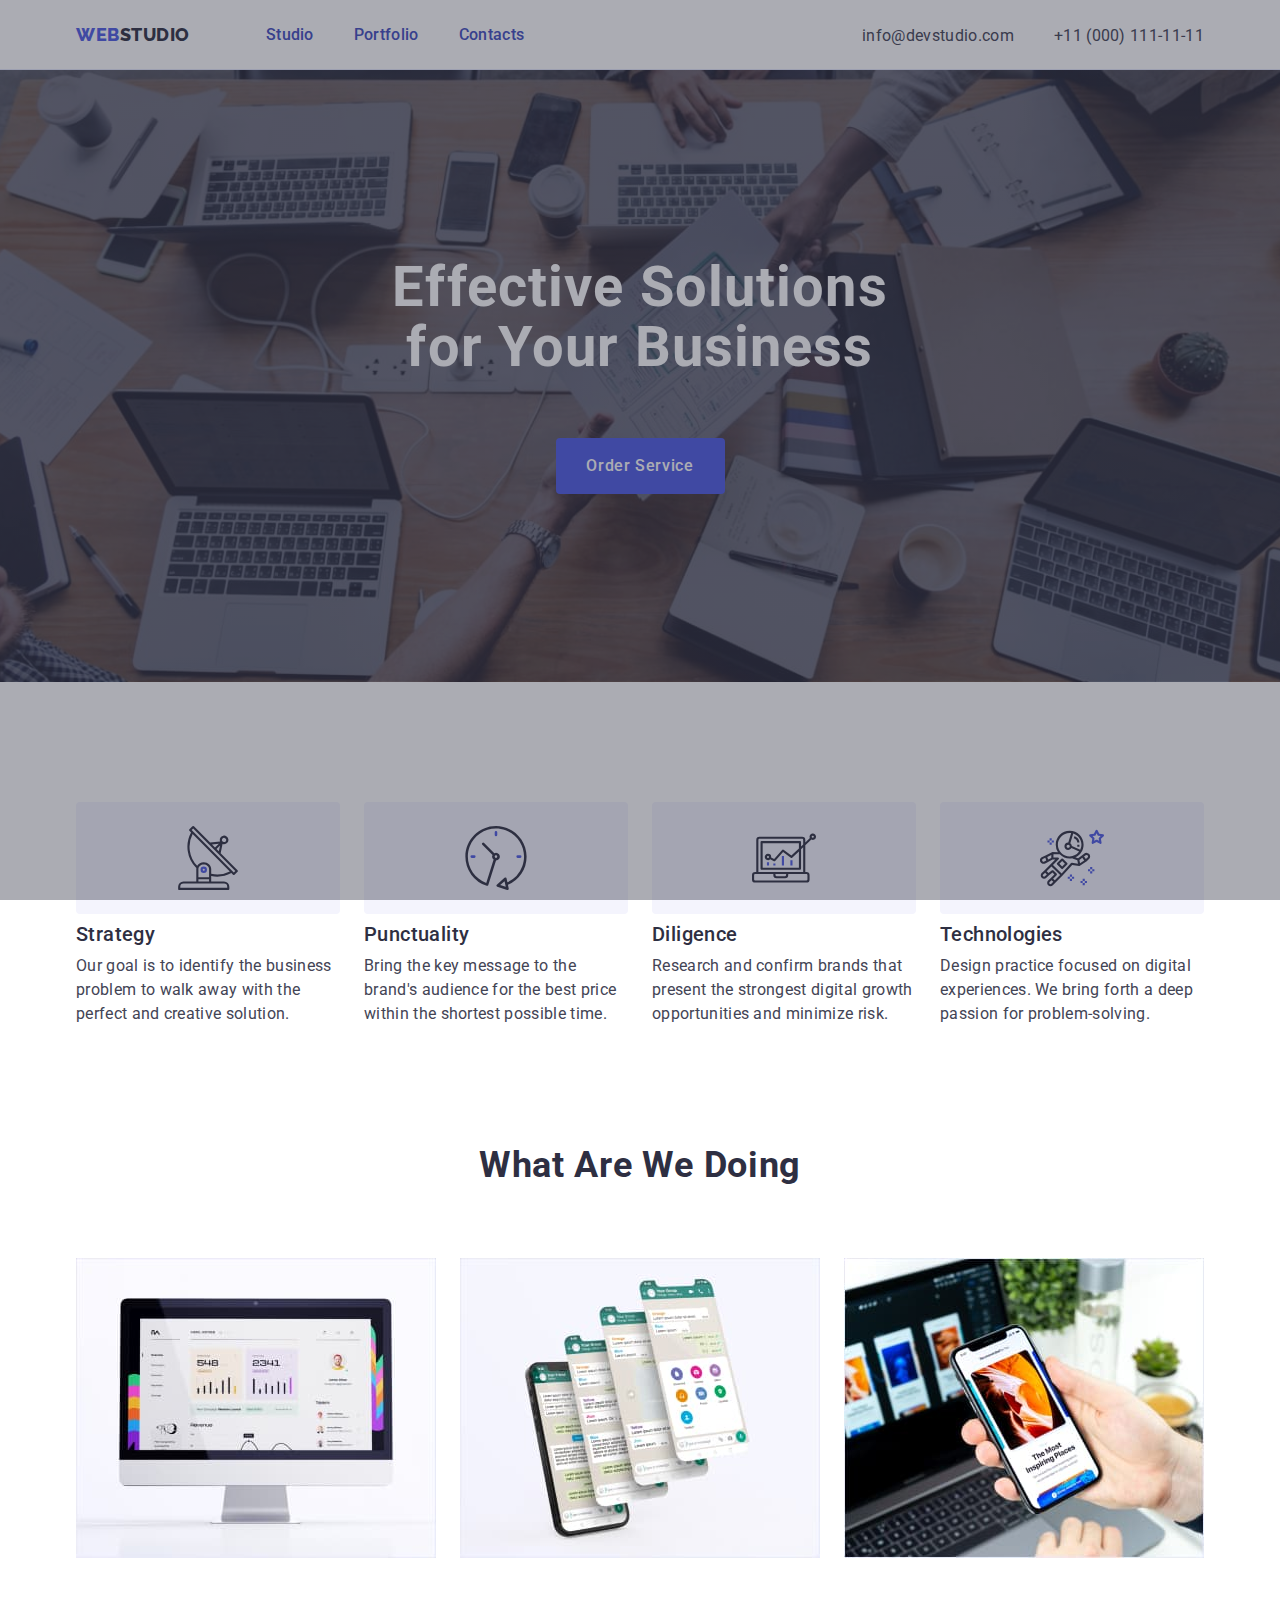
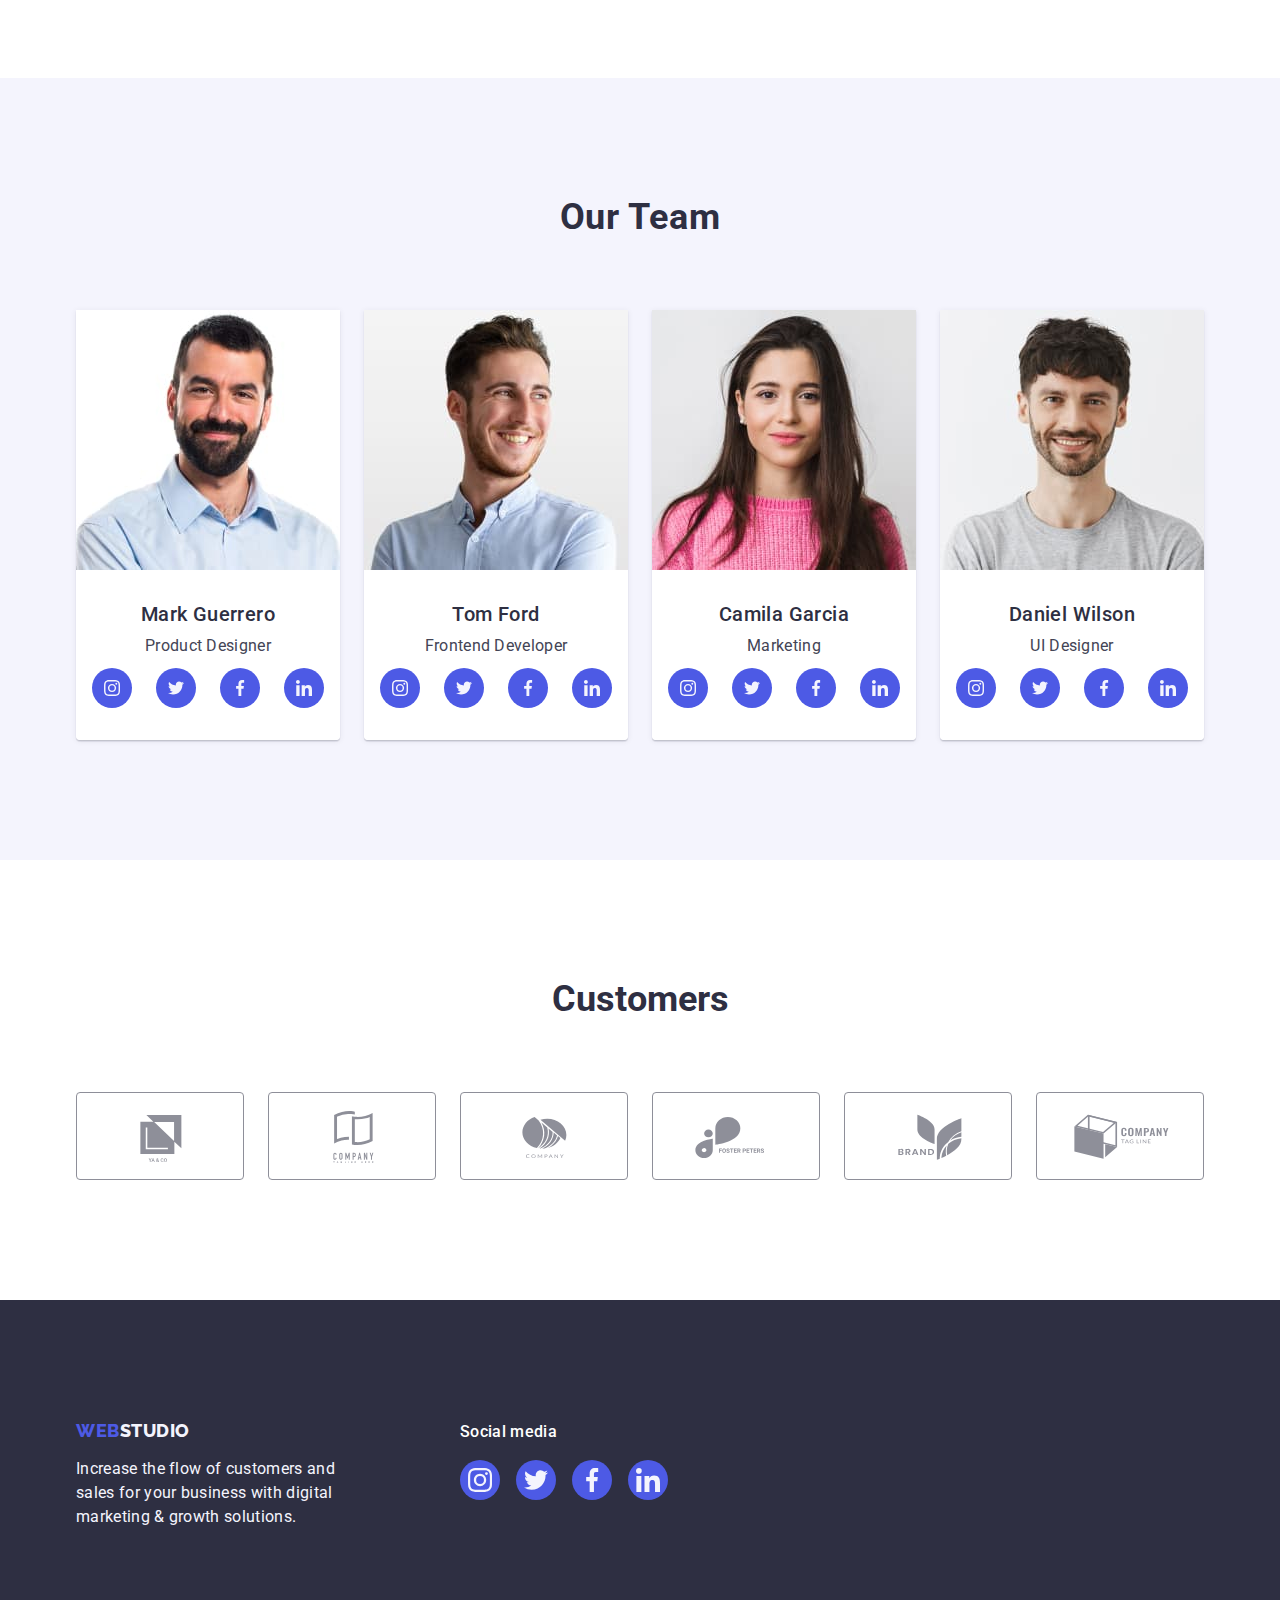
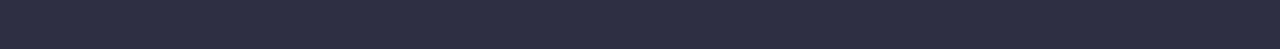
==== index.html @ b882bf9a "123" ====
<!DOCTYPE html>
<html lang="en">
<head>
    <meta charset="UTF-8">
    <meta name="viewport" content="width=device-width, initial-scale=1.0">
    <title>Document</title>
    <link rel="stylesheet" href="https://cdnjs.cloudflare.com/ajax/libs/modern-normalize/2.0.0/modern-normalize.min.css">
    <link rel="preconnect" href="https://fonts.googleapis.com">
    <link rel="preconnect" href="https://fonts.gstatic.com" crossorigin>
    <link rel="stylesheet" href="./css/styles.css">
    <link href="https://fonts.googleapis.com/css2?family=Raleway:wght@700&family=Roboto:wght@400;500;700;900&display=swap" rel="stylesheet">
</head>
<body>

    <header class="header"> 
        <div class="header-div container"> 
            <nav class="nav">
            <a href="./" class="logo link">Web<span class="span">Studio</span></a>
            <ul class="list-header">
                <li><a href="./index.html" class="first link">Studio</a></li>
                <li><a href="./portfolio.html" class="first link">Portfolio</a></li>
                <li><a href="" class="first link">Contacts</a></li>
            </ul>
             </nav>
            <address class="address">
            <ul class="list-header">
            <li><a href="mailto:info@devstudio.com" class="contact link">info@devstudio.com</a></li>
            <li><a href="tel:+110001111111" class="contact link">+11 (000) 111-11-11</a></li>
            </ul>
            </address>
        </div>
    </header>
   <main>
    <section class="section-first">
    <div class="container">
    <h1 class="heading-one">Effective Solutions for Your Business</h1>
    <button type="button" data-modal-open class="button modal-open">Order Service</button>
    </div>
    </section>
    <section class="section-second">
    <div class="container">
    <h2 class="visually-hidden"> 123</h2>
     <ul class="section-two-list">
        <li class="section-two-li"><div class="div-section-two">
        <svg width="64" height="64">
        <use href="./images/icons.svg#icon-antenna-1"></use>
        </svg>    
        </div>
        <h3 class="heading-two section-two-list">Strategy</h3>   
        <p class="paragraph-one">Our goal is to identify the business
        problem to walk away with the perfect and creative solution.</p> 
        </li>
        <li class="section-two-li"><div class="div-section-two">
        <svg width="64" height="64">
        <use href="./images/icons.svg#icon-clock-1"></use>
        </svg>
        </div>
         <h3 class="heading-two section-two-list">Punctuality</h3> 
         <p class="paragraph-one">Bring the key message to the brand's audience for the best price within the shortest possible time.</p>  
        </li>
        <li class="section-two-li"><div class="div-section-two">
        <svg width="64" height="64">
            <use href="./images/icons.svg#icon-diagram-1"></use>
        </svg>
        </div>
            <h3 class="heading-two section-two-list">Diligence</h3>
            <p class="paragraph-one">Research and confirm brands that present the strongest digital growth opportunities and minimize risk.</p>
        </li>
        <li class="section-two-li"><div class="div-section-two">
        <svg width="64" height="64">
            <use href="./images/icons.svg#icon-astronaut-1"></use>
        </svg>
        </div>
            <h3 class="heading-two section-two-list">Technologies</h3>
            <p class="paragraph-one">Design practice focused on digital experiences. We bring forth a deep passion for problem-solving.</p>
        </li>
     </ul>
    </div>
    </section>
    <section class="section-three">
     <div class="container">
     <h2 class="heading-three">What are we doing</h2>
     <ul class="section-three-list">
     <li class="section-threeli"><img src="./images/index/img1.jpg" width="360" height="300" alt="Imac" /></li>
     <li class="section-threeli"><img src="./images/index/img2.jpg" width="360" height="300" alt="Phone with whatsapp" /></li>
     <li class="section-threeli"><img src="./images/index/img3.jpg" width="360" height="300" alt="Phone in the hand" /></li>
    </ul>
     </div>
    </section>
    <section class="section-four">
    <div class="container">
    <h2 class="heading-four">
      Our Team  
    </h2>
    <ul class="section-four-list">
        <li class="section-four-li"><img src="./images/index/1.jpg" alt="man in a blue shirt with short stubble" width="264" height="260"><div class="div-four"><h3 class="heading-fife">Mark Guerrero</h3><p class="paragraph-two">Product Designer</p>
            <ul class="section-four-svg">
            <li class="section-four-svg-li"><a href="" class="link-svg"><svg width="16" height="16" class="svg-li"><use href="./images/icons.svg#icon-instagram-2"></use></svg></a></li>
            <li class="section-four-svg-li"><a href="" class="link-svg"><svg width="16" height="16" class="svg-li"><use href="./images/icons.svg#icon-twitter-1"></use></svg></a></li>
            <li class="section-four-svg-li"><a href="" class="link-svg"><svg width="16" height="16" class="svg-li"><use href="./images/icons.svg#icon-facebook-1"></use></svg></a></li>
            <li class="section-four-svg-li"><a href="" class="link-svg"><svg width="16" height="16" class="svg-li"><use href="./images/icons.svg#icon-linkedin-1"></use></svg></a></li>
        </ul></div></li>
        <li class="section-four-li"><img src="./images/index/2.jpg" alt="young man in a blue shirt smiling" width="264" height="260"><div class="div-four"><h3 class="heading-fife">Tom Ford</h3><p class="paragraph-two">Frontend Developer</p>
        <ul class="section-four-svg">
            <li class="section-four-svg-li"><a href="" class="link-svg"><svg width="16" height="16" class="svg-li"><use href="./images/icons.svg#icon-instagram-2"></use></svg></a></li>
            <li class="section-four-svg-li"><a href="" class="link-svg"><svg width="16" height="16" class="svg-li"><use href="./images/icons.svg#icon-twitter-1"></use></svg></a></li>
            <li class="section-four-svg-li"><a href="" class="link-svg"><svg width="16" height="16" class="svg-li"><use href="./images/icons.svg#icon-facebook-1"></use></svg></a></li>
            <li class="section-four-svg-li"><a href="" class="link-svg"><svg width="16" height="16" class="svg-li"><use href="./images/icons.svg#icon-linkedin-1"></use></svg></a></li>
        </ul></div></li>
        <li class="section-four-li"><img src="./images/index/3.jpg" alt="girl in a pink sweater and black hair" width="264" height="260"><div class="div-four"><h3 class="heading-fife">Camila Garcia</h3><p class="paragraph-two">Marketing</p>
        <ul class="section-four-svg">
            <li class="section-four-svg-li"><a href="" class="link-svg"><svg width="16" height="16" class="svg-li"><use href="./images/icons.svg#icon-instagram-2"></use></svg></a></li>
            <li class="section-four-svg-li"><a href="" class="link-svg"><svg width="16" height="16" class="svg-li"><use href="./images/icons.svg#icon-twitter-1"></use></svg></a></li>
            <li class="section-four-svg-li"><a href="" class="link-svg"><svg width="16" height="16" class="svg-li"><use href="./images/icons.svg#icon-facebook-1"></use></svg></a></li>
            <li class="section-four-svg-li"><a href="" class="link-svg"><svg width="16" height="16" class="svg-li"><use href="./images/icons.svg#icon-linkedin-1"></use></svg></a></li>
        </ul></div></li>
        <li class="section-four-li"><img src="./images/index/4.jpg" alt="a man in a white blouse and with longer hair and short stubble" width="264" height="260"><div class="div-four"><h3 class="heading-fife">Daniel Wilson</h3><p class="paragraph-two">UI Designer</p>
            <ul class="section-four-svg">
            <li class="section-four-svg-li"><a href="" class="link-svg"><svg width="16" height="16" class="svg-li"><use href="./images/icons.svg#icon-instagram-2"></use></svg></a></li>
            <li class="section-four-svg-li"><a href="" class="link-svg"><svg width="16" height="16" class="svg-li"><use href="./images/icons.svg#icon-twitter-1"></use></svg></a></li>
            <li class="section-four-svg-li"><a href="" class="link-svg"><svg width="16" height="16" class="svg-li"><use href="./images/icons.svg#icon-facebook-1"></use></svg></a></li>
            <li class="section-four-svg-li"><a href="" class="link-svg"><svg width="16" height="16" class="svg-li"><use href="./images/icons.svg#icon-linkedin-1"></use></svg></a></li>
        </ul></div></li>
    </ul>
    </div>
    </section>
    <section class="section-five">
     <div class="container">
       <h2 class="heading-fife-s">Customers</h2>
       <ul class="ul-section-fife">
        <li class="li-fife-section">
            <a href="" class="link-section-fife">
            <svg width="104" height="56" class="svg-section-fife">
              <use href="./images/icons.svg#icon-Logo"></use>
            </svg>
            </a>
        </li>
        <li class="li-fife-section">
            <a href="" class="link-section-fife">
                <svg width="104" height="56" class="svg-section-fife">
                    <use href="./images/icons.svg#icon-Logo-1"></use>
                </svg>
            </a>
        </li>
        <li class="li-fife-section">
            <a href="" class="link-section-fife">
                <svg width="104" height="56" class="svg-section-fife">
                    <use href="./images/icons.svg#icon-Logo-2"></use>
                </svg>
            </a>
        </li>
        <li class="li-fife-section">
            <a href="" class="link-section-fife">
                <svg width="104" height="56" class="svg-section-fife">
                    <use href="./images/icons.svg#icon-Logo-3"></use>
                </svg>
            </a>
        </li>
        <li class="li-fife-section">
            <a href="" class="link-section-fife">
                <svg width="104" height="56" class="svg-section-fife">
                    <use href="./images/icons.svg#icon-Logo-4"></use>
                </svg>
            </a>
        </li>
        <li class="li-fife-section">
            <a href="" class="link-section-fife">
                <svg width="104" height="56" class="svg-section-fife">
                    <use href="./images/icons.svg#icon-Logo-5"></use>
                </svg>
            </a>
        </li>
       </ul>
     </div>
     </section>
</main>

     

     <footer class="footer">
        <div class="container div-footer-main">
            <div class="div-footer-one">
    <a href="/" class="logo link-footer">Web<span class="span-footer">Studio</span></a>    
    <p class="footer-paragraph">Increase the flow of customers and sales for your business with digital marketing & growth solutions.</p>
            </div>
            <div>
                <p class="paragraph-footer-one">Social media</p>
                <ul class="ul-footer">
                 <li class="li-footer"><a href="" class="link-footer-ul">
                    <svg width="24" height="24" class="svg-footer">
                     <use href="./images/icons.svg#icon-instagram-2">
                     </use>
                    </svg>
                 </a></li>
                <li class="li-footer"><a href="" class="link-footer-ul">
                        <svg width="24" height="24" class="svg-footer">
                            <use href="./images/icons.svg#icon-twitter-1">
                            </use>
                        </svg>
                    </a></li>
                    <li class="li-footer"><a href="" class="link-footer-ul">
                            <svg width="24" height="24" class="svg-footer">
                                <use href="./images/icons.svg#icon-facebook-1">
                                </use>
                            </svg>
                        </a></li>
                        <li class="li-footer"><a href="" class="link-footer-ul">
                                <svg width="24" height="24" class="svg-footer">
                                    <use href="./images/icons.svg#icon-linkedin-1">
                                    </use>
                                </svg>
                            </a></li>
                </ul>
            </div>
        </div>
     </footer>
     <script src="./js/modal.js"></script>
     <div class="modal is-hidden" data-modal>

     </div>
     </body>
</html>
---- css/styles.css ----
:root {
--color-logo:#4d5ae5;
--color-section1:#2e2f42;
--color-footer:#F4F4FD;
--color-paragraph:#434455;
--color-portfolio:#e7e9fc;
--color-menu-p:#404BBF;
--section-fife:#8e8f99;
--color-footer-div:#FFFFFF;
}
body{
  font-family:"Roboto", sans-serif;
  color: #434455;
  background-color: #FFFFFF;
}
ul,
ol {
  list-style: none;
  margin: 0;
  padding-left: 0;
}
* {
  margin: 0;
  padding: 0;
}
.container {
  margin: 0 auto;
  padding: 0 15px;
  max-width: 1158px;
}
.list {
  list-style: none;
  margin: 0;
  padding-left: 0;
}
.list-header{
  display: flex;
  gap: 40px;
}
.list-one-p{
justify-content: center;
display: flex;
gap: 24px;
margin-bottom: 72px;
}
.list-two-p{
  display: flex;
  flex-wrap:wrap;
  column-gap: 24px;
  row-gap:48px;
}
.logo{
font-family: "Raleway", sans-serif;
font-weight: 800;
font-size: 18px;
line-height: 1.17;
letter-spacing: 0.03em;
text-transform: uppercase;
color: var(--color-logo);
margin-right: 76px;
}
.li-portfolio{
  width: calc((100% - 48px)/3);
}
.section-two-list{
  gap: 24px;
  display: flex;
}
.section-three-list{
  display: flex;
  gap: 24px;
}
.section-two-li{
  width: calc((100% - 72px)/4);
}
.section-threeli{
  width: calc((100% - 48px)/3);
}
.section-three{
  padding-bottom: 120px;
}
.first:hover{
  color:#404bbf;
}
.first:focus{
  color:#404bbf;
}
.first{
  font-weight: 500;
  font-size: 16px;
  line-height: 1.5;
  letter-spacing: 0.02em;
  color:#2e2f42;
  position: relative;
  color:#404bbf;
  transition: color 250ms cubic-bezier(0.4, 0, 0.2, 1);
}
.first::after{
content: '';
position: absolute;
left: 0;
bottom: -1px;
height: 4px;
background-color: #404bbf;
border-radius: 2px;
}
.li-one{
  background-color: #FFFFFF;
}
.address{
  font-style: normal;
  margin-top: 24px;
  margin-left: auto;
}
.heading-three{
  font-size: 36px;
  line-height: 1.11;
  text-align: center;
  letter-spacing: 0.02em;
  text-transform: capitalize;
  color:#2e2f42;
  margin-bottom: 72px;
}
.span{
  color: #2e2f42;
}
.span-footer{
color:#f4f4fd;
}
.footer-paragraph{
  line-height: 1.5;
  color: var(--color-footer);
  letter-spacing: 0.02em; 
  max-width: 264px;
}
.link{
  text-decoration: none; 
  padding: 24px 0;
}
.link-footer{
  display: inline-block;
  margin-bottom: 16px;
  text-decoration: none;
}
.contact{
  font-size: 16px;
  line-height: 1.5;
  letter-spacing: 0.02em;
  color:#434455;
  text-decoration: none;
  transition: color 250ms cubic-bezier(0.4, 0, 0.2, 1);
}
.contact:hover{
  color:#404bbf
}
.contact:focus{
  color:#404bbf;
}
.filter-button :hover
.filter-button :focus{
background-color: var(--color-example);
}
.section-first{
  background-color: var(--color-section1);
  padding: 188px 0;
  background-image: linear-gradient(rgba(46, 47, 66, 0.7), rgba(46, 47, 66, 0.7)), url(../images/img-name.jpg);
  max-width: 1440px;
  background-repeat: no-repeat;
  background-position: center;
  background-size: cover;
  margin: 0 auto;
}
.section-second{
  padding: 120px 0;
}
.section-four{
  background-color: #F4F4FD;
  padding: 120px 0;
}
.section-four-li{
  width: calc((100%-72px)/4);
  border-radius: 0px 0px 4px 4px;
  box-shadow: 0px 1px 6px rgba(46, 47, 66, 0.08),
    0px 1px 1px rgba(46, 47, 66, 0.16),
    0px 2px 1px rgba(46, 47, 66, 0.08);
}
.section-four-list{
  display: flex;
  gap: 24px;
}
.section-portfolio{
  padding-top: 96px;
  padding-bottom: 120px;
} 

.heading-one{
  font-size: 56px;
  line-height: 1.07;
  text-align: center;
  letter-spacing: 0.02em;
  color: #FFFFFF;
  max-width: 496px;
  margin: 0 auto;
}
.heading-two{
  font-weight: 500;
  font-size: 20px;
  line-height: 1.2;
  letter-spacing: 0.02em;
  color:#2e2f42;
  margin-bottom: 8px;
}
.heading-four{
  font-size: 36px;
  line-height: 1.11;
  text-align: center;
  letter-spacing: 0.02em;
  text-transform: capitalize;
  color:#2e2f42;
  margin-bottom: 72px;

}
.heading-fife{
  font-weight: 500;
  font-size: 20px;
  line-height: 1.2;
  letter-spacing: 0.02em;
  color:#2e2f42;
  text-align: center;
  margin-bottom: 8px;
}
.heading-portfolio{
  font-weight: 500;
  font-size: 20px;
  line-height: 1.2;
  letter-spacing: 0.02em;
  color: var(--color-section1);
  margin-bottom: 8px;
}
.paragraph-one{
  font-size: 16px;
  line-height: 1.5;
  letter-spacing: 0.02em;
}
.paragraph-two{
font-size: 16px;
line-height: 1.5;
letter-spacing: 0.02em;
text-align: center;
}
.paragraph-portfolio{
  font-size: 16px;
  line-height: 1.5;
  letter-spacing: 0.02em;
  color: var(--color-paragraph);
}
.modal-open{
  transition: background-color 250ms cubic-bezier(0.4, 0, 0.2, 1);
}
.button{
  background-color: var(--color-logo);
  font-family: "Roboto",sans-serif;
  font-weight: 500;
  font-size: 16px;
  line-height: 1.5;
  letter-spacing: 0.04em;
  color: #FFFFFF;
  cursor: pointer;
  display: block;
  min-width: 169px;
  height: 56px;
  border: none;
  border-radius: 4px;
  margin: 0 auto;
  margin-top: 60px;
}
.button:hover{
  background-color: #404BBF;
}
.button:focus{
  background-color: #404BBF;
}

.filter-button{
font-family: "Roboto",sans-serif;
font-weight: 500;
font-size:16px;
line-height: 1.5;
letter-spacing: 0.04em;
color: var(--color-logo);
background-color: var(--color-footer);
cursor: pointer;
}
.filter-button:hover{
  color:#FFFFFF;
  background-color: #404BBF;
}
.filter-button:focus{
  color:#FFFFFF;
  background-color: #404BBF;
}
.button-p{
  padding: 12px 24px;
  border: 1px solid var(--color-portfolio);
  border-radius: 4px;
  cursor: pointer;
  color: var(--color-menu-p);
  background-color: var(--color-footer);
  font-family: "Roboto",sans-serif;
  font-weight: 500;
  font-size: 16px;
  line-height: 24px;
  letter-spacing: 0.04em;
  text-align: center;
}
.button-p:hover{
  border: 1px solid transparent;
  background-color: var(--color-menu-p);
  color: #FFFFFF;
  box-shadow: 0px 3px 1px rgba(0, 0, 0, 0.1),
    0px 2px 1px rgba(0, 0, 0, 0.08),
    0px 2px 2px rgba(0, 0, 0, 0.12);;
}
.button-p:focus{
  border: 1px solid transparent;
  box-shadow: 0px 3px 1px rgba(0, 0, 0, 0.1),
    0px 2px 1px rgba(0, 0, 0, 0.08),
    0px 2px 2px rgba(0, 0, 0, 0.12);;
}
.footer{
  background-color: #2e2f42; 
  padding: 120px 0;
}
img{
  display: block;
}
.header{
  border-bottom: 1px solid #e7e9fc;
  box-shadow: 0px 2px 1px rgba(46, 47, 66, 0.08),
    0px 1px 1px rgba(46, 47, 66, 0.16),
    0px 1px 6px rgba(46, 47, 66, 0.08);
}
.header-div{
  display: flex;
  width:1158px;
  margin:0 auto;
  padding: 0 15px;
}
.nav{
  display: flex;
  align-items: center;
}
.visually-hidden{
  position: absolute;
  width: 1px;
  height: 1px;
  margin: -1px;
  border: 0;
  padding: 0;
  white-space: nowrap;
  clip-path: inset(100%);
  clip: rect(0 0 0 0);
  overflow: hidden;
}
.div-four{
padding: 32px 0px;
background-color: #FFFFFF;
border-radius: 0px 0px 4px 4px;
gap: 32px;
}
.portfolio-div{
  padding: 32px 16px;
  border: 1px solid var(--color-portfolio);
  border-top: none;
}
.div-section-two{
  display: flex;
  align-items: center;
  justify-content: center;
  height: 112px;
  background-color: #f4f4fd;
  border-radius: 4px;
  margin-bottom: 8px;
}
.section-four-svg{
display: flex;
justify-content: center;
gap: 24px;
}
.section-four-svg-li{
  width: 40px;
  height: 40px;
  margin-top: 10px;
}
.link-svg{
  width: 100%;
  height: 100%;
  background-color: var(--color-logo);
  border-radius: 50%;
  display: flex;
  align-items: center;
  justify-content: center;
  transition: background-color 250ms cubic-bezier(0.4, 0, 0.2, 1);
}
.link-svg:hover{
  background-color: #404bbf;
}
.link-svg:focus{
background-color: #404bbf;
}
.svg-li{
  fill: var(--color-footer);
}
.section-five{
  padding-top: 120px;
  padding-bottom: 120px;
}
.heading-fife-s{
  font-size: 36px;
  line-height: 1.11;
  color: var(--color-section1);
  margin-bottom: 72px;
  text-align: center;
}
.ul-section-fife{
  display: flex;
  gap: 24px;
}
.li-fife-section{
  width: calc((100% - 120px) /6 );
  height: 88px;
}
.link-section-fife{
  width: 100%;
  height: 100%;
  border: 1px solid #8e8f99;
  border-radius: 4px;
  display: flex;
  align-items: center;
  justify-content: center;
  color: var(--section-fife);
  transition: border-color 250ms cubic-bezier(0.4, 0, 0.2, 1),
  color 250ms cubic-bezier(0.4, 0, 0.2, 1);
}
.link-section-fife:hover{
  border-color: #404bbf;
  color: #404bbf;
}
.link-section-fife:focus{
  border-color: #404bbf;
  color: #404bbf;
}
.svg-section-fife{
  fill: currentColor;
}
.div-footer-main{
  display: flex;
  align-items: baseline;
}
.link-p{
  display: block;
  text-decoration: none;
}
.link-p:hover{
  box-shadow: 0px 1px 6px rgba(46, 47, 66, 0.08),
    0px 1px 1px rgba(46, 47, 66, 0.16),
    0px 2px 1px rgba(46, 47, 66, 0.08);;
}
.link-p:focus{
  box-shadow: 0px 1px 6px rgba(46, 47, 66, 0.08),
    0px 1px 1px rgba(46, 47, 66, 0.16),
    0px 2px 1px rgba(46, 47, 66, 0.08);;
}
.div-footer-one{
  margin-right: 120px;
}
.paragraph-footer-one{
  font-weight: 500;
  font-size: 16px;
  line-height: 1.5;
  letter-spacing: 0.02em;
  color: var(--color-footer-div);
  margin-bottom: 16px;
}
.ul-footer{
  display: flex;
  gap: 16px;
}
.li-footer{
  height: 40px;
  width: 40px;
}
.link-footer-ul{
  width: 100%;
  height: 100%;
  background-color: var(--color-logo);
  border-radius: 50%;
  display: flex;
  align-items: center;
  justify-content: center;
  transition: background-color 250ms cubic-bezier(0.4, 0, 0.2, 1);
}
.link-footer-ul:hover{
  background-color: #31d0aa;
}
.link-footer-ul:focus{
  background-color: #31d0aa;
}
.svg-footer{
  fill: var(--color-footer);
}
.modal{
  position: fixed;
  top: 0;
  left: 0;
  width: 100%;
  height: 100%;
  background-color: rgba(46, 47, 66, 0.4);
  transition: opacity 250ms cubic-bezier(0.4, 0, 0.2, 1), visibility 250ms cubic-bezier(0.4, 0, 0.2, 1);
  
}
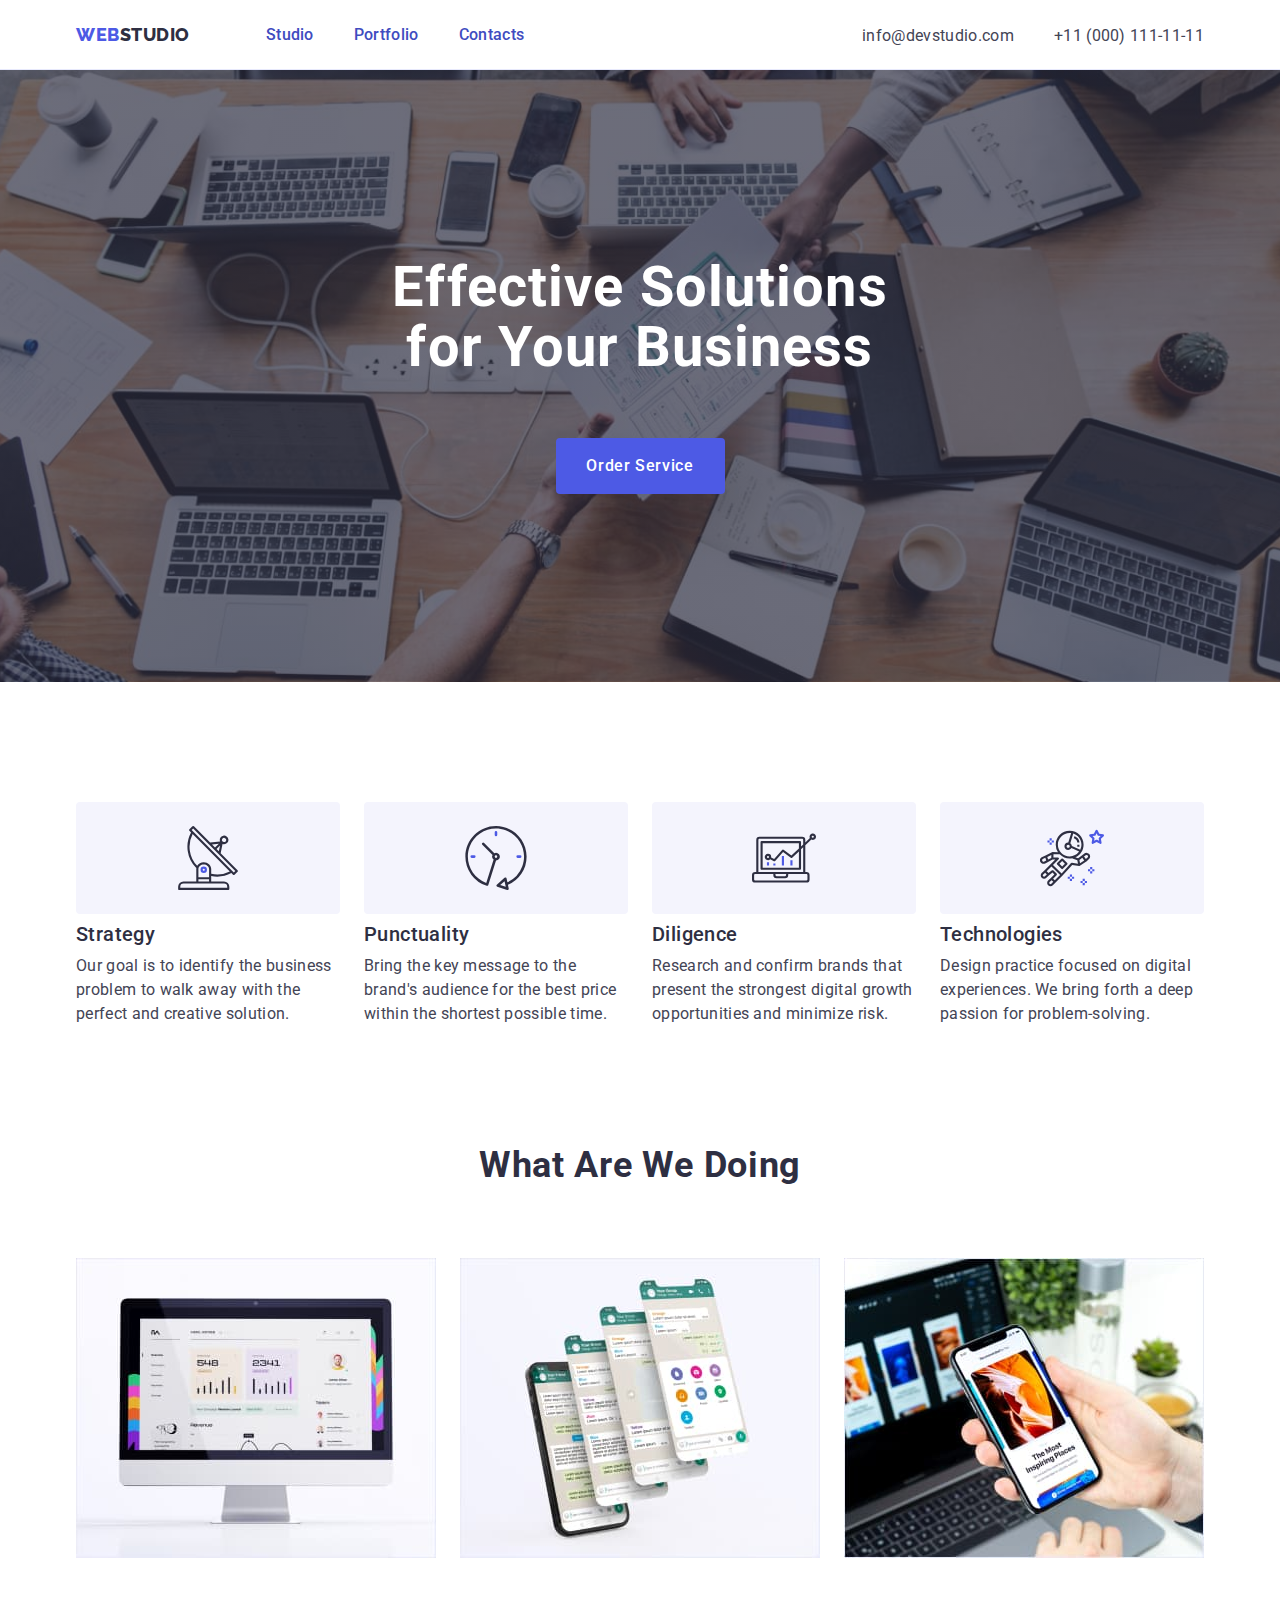
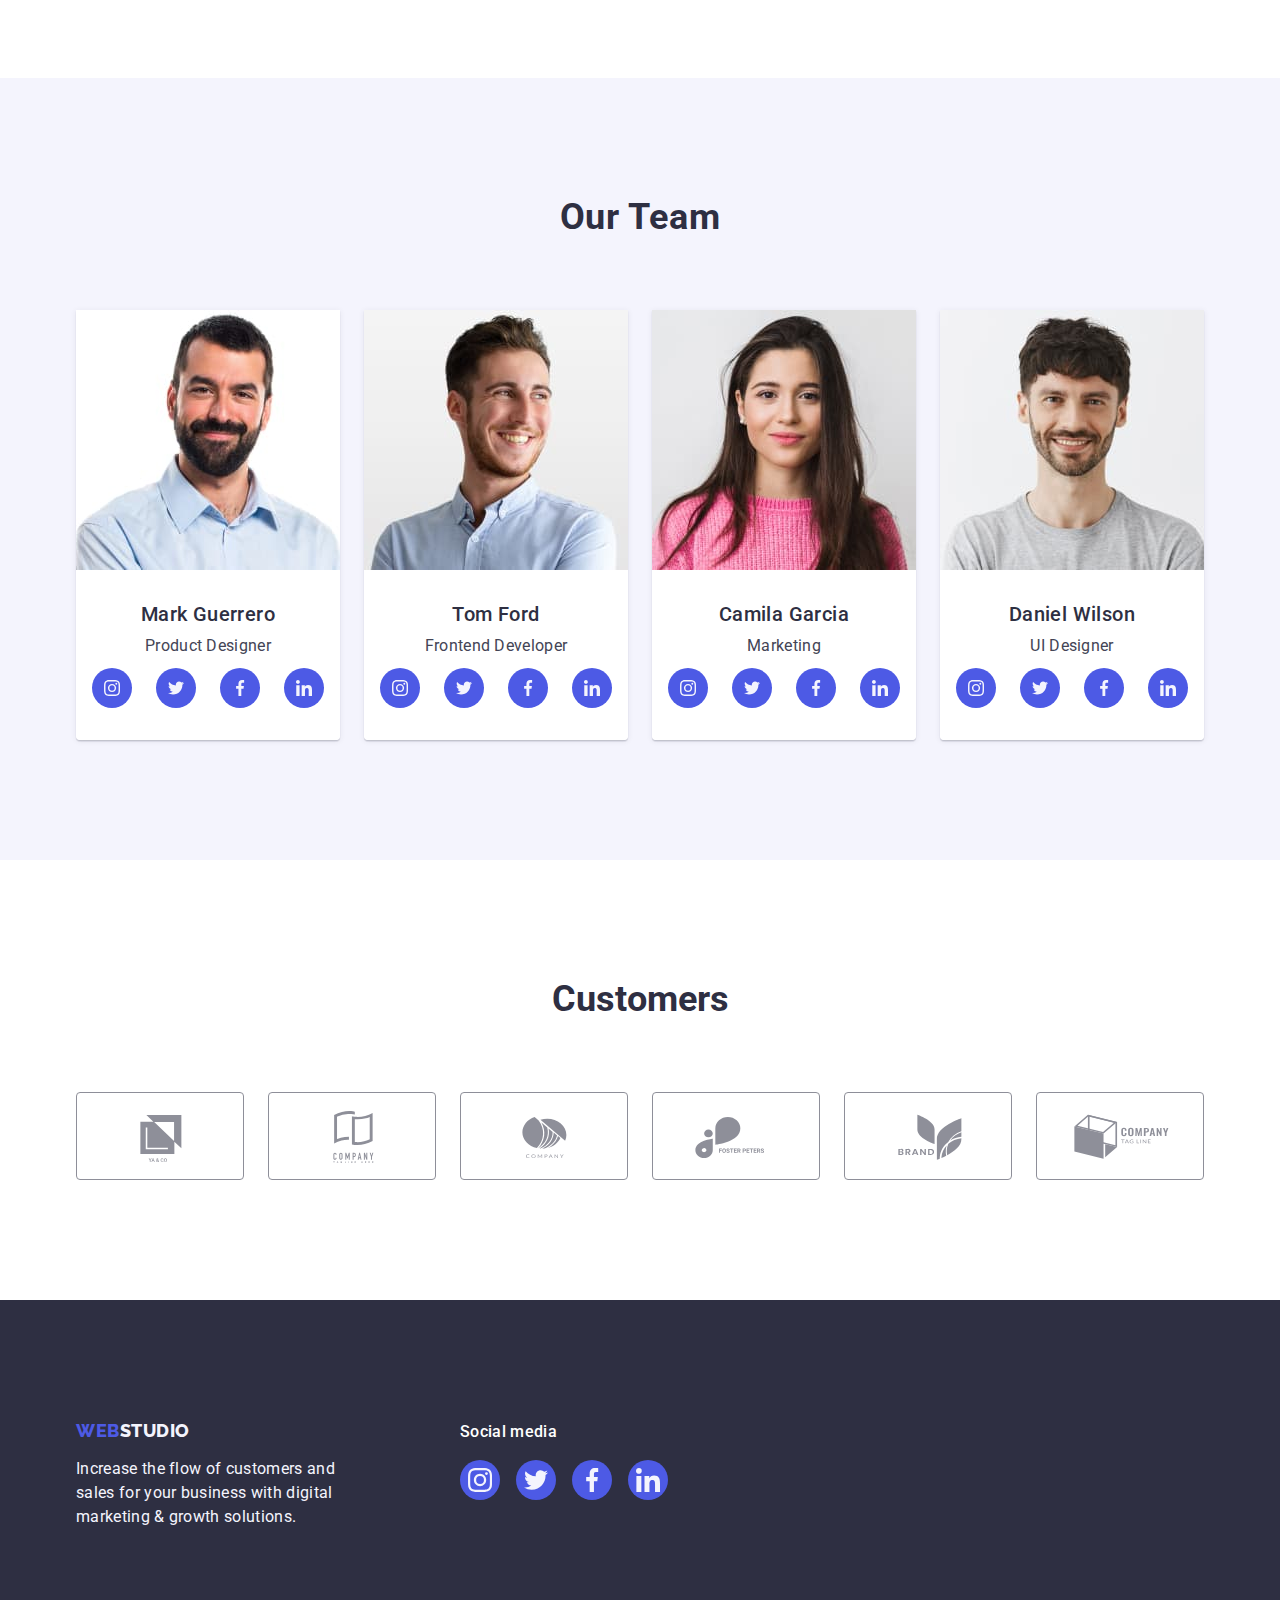
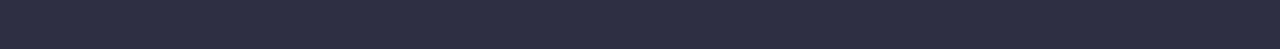
==== commit 92e4e7d5: "modal" ====
--- a/index.html
+++ b/index.html
@@ -214,9 +214,11 @@
             </div>
         </div>
      </footer>
-     <script src="./js/modal.js"></script>
-     <div class="modal is-hidden" data-modal>
-
+    <div class="modal is-hidden" data-modal>
+        <div class="modal-two">
+
+        </div>
      </div>
+    <script src="./js/modal.js"></script>
      </body>
 </html>--- a/css/styles.css
+++ b/css/styles.css
@@ -517,5 +517,24 @@
   height: 100%;
   background-color: rgba(46, 47, 66, 0.4);
   transition: opacity 250ms cubic-bezier(0.4, 0, 0.2, 1), visibility 250ms cubic-bezier(0.4, 0, 0.2, 1);
-  
+}
+.is-hidden{
+  opacity: 0;
+  visibility: hidden;
+  pointer-events: none;
+}
+.modal-two{
+  position: absolute;
+  top: 50%;
+  left: 50%;
+  transform: translate(-50%, -50%) scale(1);
+  width: 408px;
+  min-height: 584px;
+  background-color: #fcfcfc;
+  box-shadow: 0px 1px 1px rgba(0, 0, 0, 0.14),
+    0px 1px 3px rgba(0, 0, 0, 0.12),
+    0px 2px 1px rgba(0, 0, 0, 0.2);
+    border-radius: 4px;
+    transition: transform 250ms cubic-bezier(0.4, 0, 0.2, 1);
+    
 }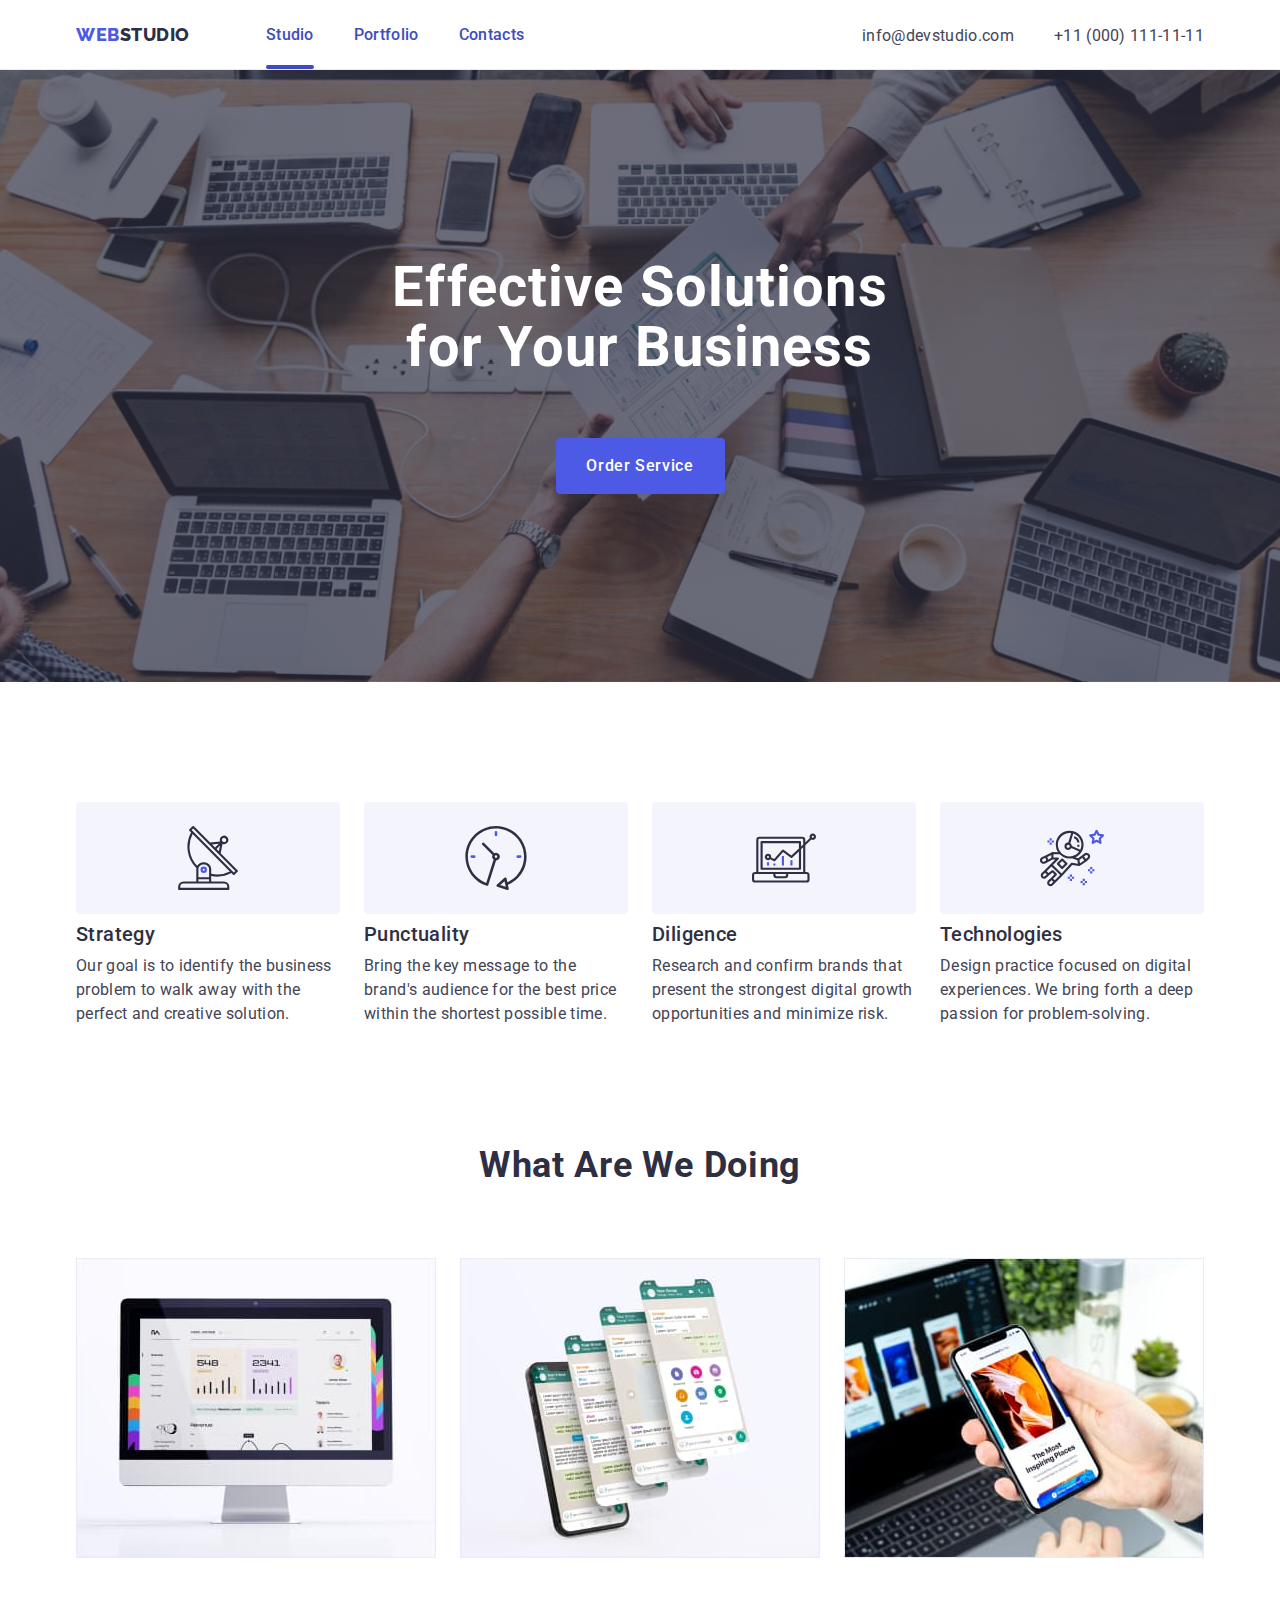
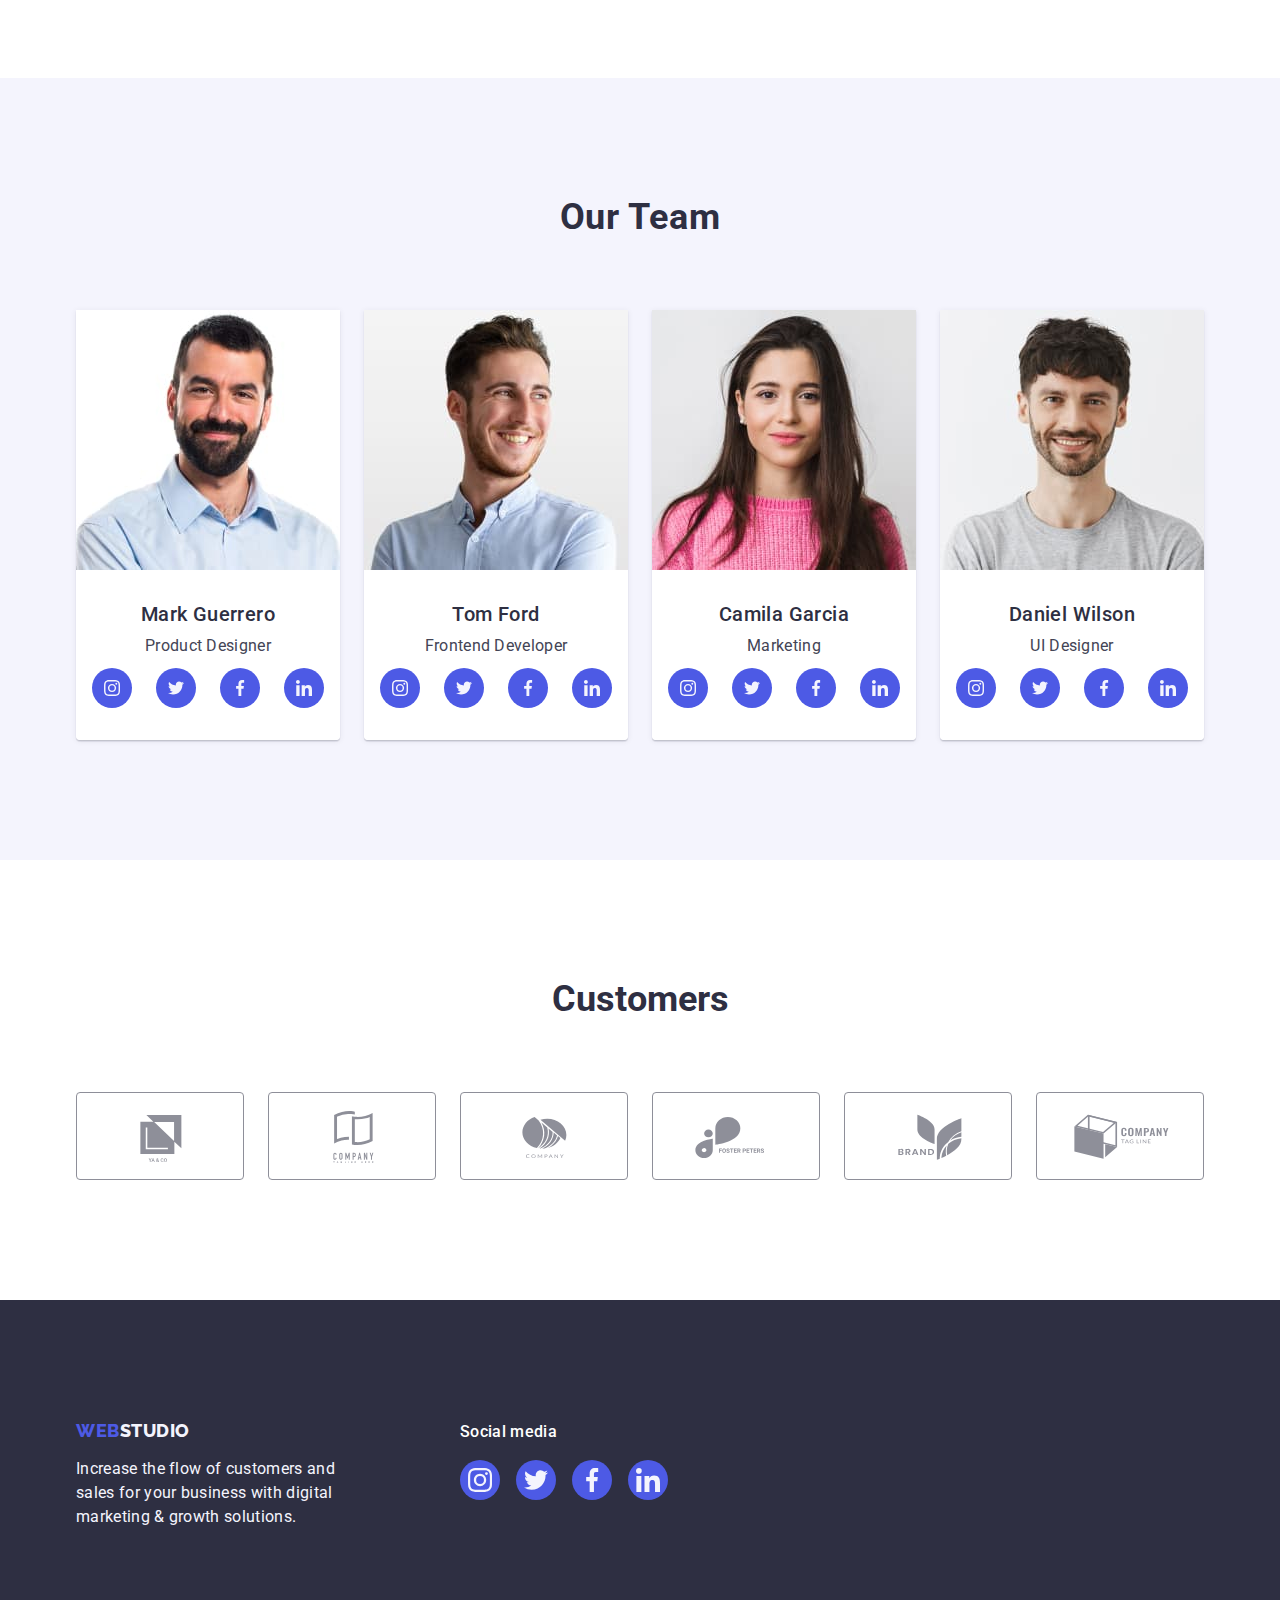
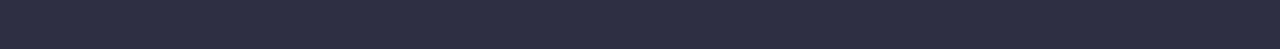
==== commit dd8b4a36: "link active plus padding footer" ====
--- a/index.html
+++ b/index.html
@@ -17,7 +17,7 @@
             <nav class="nav">
             <a href="./" class="logo link">Web<span class="span">Studio</span></a>
             <ul class="list-header">
-                <li><a href="./index.html" class="first link">Studio</a></li>
+                <li><a href="./index.html" class="first link link-active">Studio</a></li>
                 <li><a href="./portfolio.html" class="first link">Portfolio</a></li>
                 <li><a href="" class="first link">Contacts</a></li>
             </ul>
@@ -216,7 +216,13 @@
      </footer>
     <div class="modal is-hidden" data-modal>
         <div class="modal-two">
-
+          <button type="button" class="button-modal" data-modal-close>
+            <svg width="8" height="8" class="modal-svg">
+              <use href="./images/icons.svg#icon-close">
+
+              </use>
+            </svg>
+          </button>
         </div>
      </div>
     <script src="./js/modal.js"></script>
--- a/css/styles.css
+++ b/css/styles.css
@@ -312,6 +312,10 @@
   line-height: 24px;
   letter-spacing: 0.04em;
   text-align: center;
+  transition: color 250ms cubic-bezier(0.4, 0, 0.2, 1),
+    background-color 250ms cubic-bezier(0.4, 0, 0.2, 1),
+    border-color 250ms cubic-bezier(0.4, 0, 0.2, 1),
+    box-shadow 250ms cubic-bezier(0.4, 0, 0.2, 1);
 }
 .button-p:hover{
   border: 1px solid transparent;
@@ -460,16 +464,19 @@
 .link-p{
   display: block;
   text-decoration: none;
+  transition: box-shadow 250ms cubic-bezier(0.4, 0, 0.2, 1);
 }
 .link-p:hover{
   box-shadow: 0px 1px 6px rgba(46, 47, 66, 0.08),
     0px 1px 1px rgba(46, 47, 66, 0.16),
-    0px 2px 1px rgba(46, 47, 66, 0.08);;
+    0px 2px 1px rgba(46, 47, 66, 0.08);
+    transform: translateY(0%);
 }
 .link-p:focus{
   box-shadow: 0px 1px 6px rgba(46, 47, 66, 0.08),
     0px 1px 1px rgba(46, 47, 66, 0.16),
-    0px 2px 1px rgba(46, 47, 66, 0.08);;
+    0px 2px 1px rgba(46, 47, 66, 0.08);
+    transform: translateY(0%);
 }
 .div-footer-one{
   margin-right: 120px;
@@ -536,5 +543,61 @@
     0px 2px 1px rgba(0, 0, 0, 0.2);
     border-radius: 4px;
     transition: transform 250ms cubic-bezier(0.4, 0, 0.2, 1);
-    
+}
+.button-modal{
+  position: absolute;
+  top: 24px;
+  right: 24px;
+  width: 24px;
+  height: 24px;
+  border-radius: 50%;
+  display: flex;
+  align-items: center;
+  justify-content: center;
+  background-color: #e7e9fc;
+  border: 1px solid rgba(0, 0, 0, 0.1);
+  padding: 0;
+  cursor: pointer;
+  transition: background-color 250ms cubic-bezier(0.4, 0, 0.2, 1),
+    border 250ms cubic-bezier(0.4, 0, 0.2, 1);
+}
+.button-modal:hover{
+  background-color: #404bbf;
+  border: none;
+  fill: #ffffff;
+}
+.button-modal:focus{
+  background-color: #404bbf;
+  border: none;
+  fill: #ffffff;
+}
+.modal-svg{
+  transition: fill 250ms cubic-bezier(0.4, 0, 0.2, 1);
+}
+.div-ul-nine{
+  position: relative;
+  overflow: hidden;
+}
+.paragraph-ul-nine{
+  position: absolute;
+  top: 0;
+  font-size: 16px;
+  line-height: 1.5;
+  letter-spacing: 0.02em;
+  color: var(--color-footer);
+  padding: 40px 32px;
+  background-color: #4d5ae5;
+  height: 100%;
+  width: 100%;
+  transform: translateY(100%);
+  transition: transform 250ms cubic-bezier(0.4, 0, 0.2, 1);
+}
+.link-p:hover .paragraph-ul-nine{
+  transform: translateY(0%);
+}
+.link-p:focus .paragraph-ul-nine{
+  transform: translateY(0%);
+}
+.link-active::after{
+  width: 100%;
 }